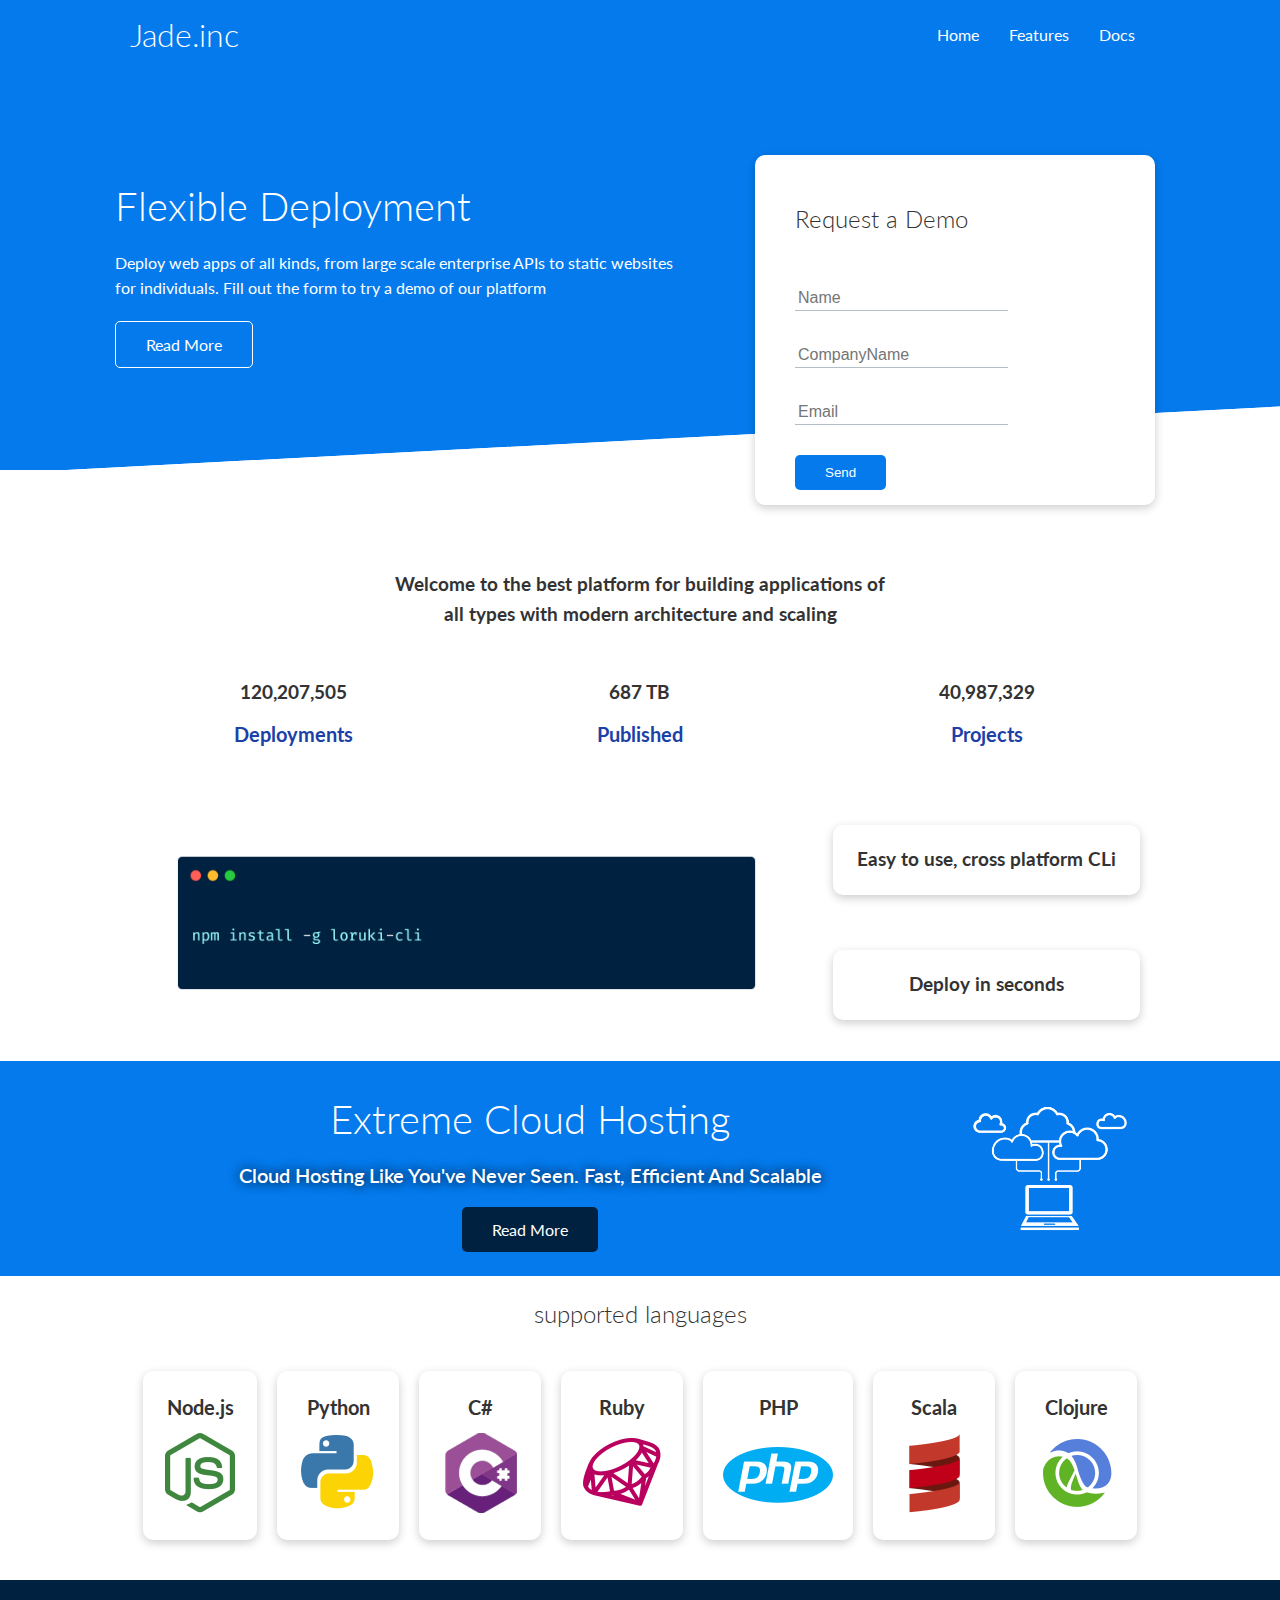
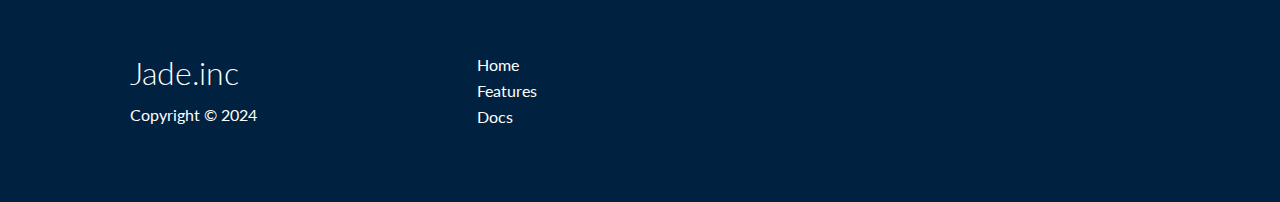
==== index.html @ 17784c77 "initial commit" ====
<!DOCTYPE html>
<html lang="en">
<head>
    <meta charset="UTF-8">
    <meta name="viewport" content="width=device-width, initial-scale=1.0">
    <link rel="stylesheet" href="https://cdnjs.cloudflare.com/ajax/libs/font-awesome/5.15.1/css/all.min.css" integrity="sha512-+4zCK9k+qNFUR5X+cKL9EIR+ZOhtIloNl9GIKS57V1MyNsYpYcUrUeQc9vNfzsWfV28IaLL3i96P9sdNyeRssA==" crossorigin="anonymous" />
    <title>Jade.inc| Cloud Hosting For Everyone</title>
    <link rel="stylesheet" href="./css/utilities.css">
    <link rel="stylesheet" href="./css/style.css">
</head>
<body>
    <!-- Navbar -->
    <div class="navbar">
        <div class="container flex">
            <h1 class="logo">Jade.inc</h1>
            <nav>
                <ul>
                    <li><a href="index.html">Home</a></li>
                    <li><a href="features.html">Features</a></li>
                    <li><a href="docs.html">Docs</a></li>
                </ul>
            </nav>
        </div>
    </div>
    <!-- showcase -->
    <section class="showcase">
        <div class="container grid">
            <div class="showcase-text">
                <h1>Flexible Deployment</h1>
                <p>Deploy web apps of all kinds, 
                   from large scale enterprise APIs to static websites
                   for individuals. Fill out the form to try a demo of our platform
                </p>
                <a href="feautures.html" class="btn btn-outline">Read More</a>
            </div>
            
            <div class="showcase-form card">
                <h2>Request a Demo</h2>
                <form name="contact" netlify-honeypot="bot-field" method="POST" data-netlify="true">
                    <input type="hidden" name="form-name" value="contact">
                    <p class="hidden">
                        <label>Don't fill this out if you're human: <input name="bot-field" /></label>
                      </p>
                    <div class="form-control">
                        <input type="text" name="Name" placeholder="Name" required>
                    </div>
                    <div class="form-control">
                        <input type="text" name="Company" placeholder="CompanyName" required>
                    </div>
                    <div class="form-control">
                        <input type="email" name="email" placeholder="Email" required>
                    </div>
                    <input type="submit" value="Send" class="btn btn-primary">
                </form>
            </div>
        </div>
    </section>
    <!-- stats -->
    <section class="stats">
        <div class="container">
            <h3 class="stats-heading text-center my-1">
                Welcome to the best platform for building applications of all <span>types with modern architecture and scaling</span>
            </h3>
            <div class="grid grid-3 text-center my-4">
                <div>
                    <i class="fas fa-server fa-3x"></i>
                    <h3>120,207,505</h3>
                    <p class="text-secondary">Deployments</p>
                </div>
                <div>
                    <i class="fas fa-upload fa-3x"></i>
                    <h3>687 TB</h3>
                    <p class="text-secondary">Published</p>
                </div>
                <div>
                    <i class="fas fa-project-diagram fa-3x"></i>
                    <h3>40,987,329</h3>
                    <p class="text-secondary">Projects</p>
                </div>
            </div>
        </div>
    </section>
    <!-- cli -->
    <section class="cli">
        <div class="container grid">
                <img src="./img/cli.png" alt="info">
                <div class="card text-center">
                    <h3>Easy to use, cross platform CLi</h3>
                </div>
                <div class="card text-center">
                    <h3>Deploy in seconds</h3>
                </div>
        </div>
    </section>
    <!-- cloud -->
    <section class="cloud bg-primary my-2 py-2">
        <div class="container grid">
            <div class="text-center">
                <h2 class="lg">Extreme Cloud Hosting</h2>
                <p class="lead my-1">Cloud Hosting like you've Never seen. Fast, Efficient and scalable</p>
                <a href="features.html" class="btn btn-dark">Read More</a>
            </div>
            <img src="./img/cloud.png" alt="cloud">
        </div>
    </section>
    <!-- languages -->
    <section class="languages">
        <h2 class="md text-center my-2">
            supported languages
        </h2>
        <div class="container flex">
            <div class="card">
                <h4>Node.js</h4>
                <img src="./logos/node.png" alt="pic of Node">
            </div>
            <div class="card">
                <h4>Python</h4>
                <img src="./logos/python.png" alt="pic of Node">
            </div>
            <div class="card">
                <h4>C#</h4>
                <img src="./logos/csharp.png" alt="pic of Node">
            </div>
            <div class="card">
                <h4>Ruby</h4>
                <img src="./logos/ruby.png" alt="pic of Node">
            </div>
            <div class="card">
                <h4>PHP</h4>
                <img src="./logos/php.png" alt="pic of Node">
            </div>
            <div class="card">
                <h4>Scala</h4>
                <img src="./logos/scala.png" alt="pic of Node">
            </div>
            <div class="card">
                <h4>Clojure</h4>
                <img src="./logos/clojure.png" alt="pic of Node">
            </div>
        </div>
    </section>
    <!-- footer -->
    <footer class="footer bg-dark py-5">
        <div class="container grid grid-3">
            <div>
                <h1>Jade.inc</h1>
                <p>Copyright &copy; 2024</p>
            </div>
            <nav>
                <ul>
                    <li><a href="index.html">Home</a></li>
                    <li><a href="features.html">Features</a></li>
                    <li><a href="docs.html">Docs</a></li>
                </ul>
            </nav>
            <div class="social">
                <a href="#"><i class="fab fa-github fa-2x"></i></a>
                <a href="#"><i class="fab fa-facebook fa-2x"></i></a>
                <a href="#"><i class="fab fa-instagram fa-2x"></i></a>
                <a href="#"><i class="fab fa-twitter fa-2x"></i></a>
            </div>
        </div>
    </footer>
</body>
</html>
---- css/utilities.css ----
.container {
  max-width: 1100px;
  margin: 0 auto;
  overflow: auto;
  padding: 0 40px;
}

.card {
  background-color: #fff;
  border-radius: 10px;
  color: #333;
  -webkit-box-shadow: 0 3px 10px rgba(0, 0, 0, 0.2);
          box-shadow: 0 3px 10px rgba(0, 0, 0, 0.2);
  padding: 20px;
  margin: 10px;
}

.btn {
  display: inline-block;
  padding: 10px 30px;
  cursor: pointer;
  background: #047aed;
  color: #fff;
  border: none;
  border-radius: 5px;
  -webkit-transition: all 0.7s;
  transition: all 0.7s;
}
.btn-outline {
  background-color: transparent;
  border: 1px solid #fff;
}
.btn:hover {
  -webkit-transform: scale(0.98);
          transform: scale(0.98);
}

.flex {
  display: -webkit-box;
  display: -ms-flexbox;
  display: flex;
  -webkit-box-pack: center;
      -ms-flex-pack: center;
          justify-content: center;
  -webkit-box-align: center;
      -ms-flex-align: center;
          align-items: center;
  height: 100%;
}

.grid {
  display: grid;
  grid-template-columns: repeat(2, 1fr);
  gap: 20px;
  -webkit-box-pack: center;
      -ms-flex-pack: center;
          justify-content: center;
  -webkit-box-align: center;
      -ms-flex-align: center;
          align-items: center;
  height: 100%;
}

.grid-3 {
  grid-template-columns: repeat(3, 1fr);
}

.text-center {
  text-align: center;
}

.bg-primary, .btn-primary {
  background-color: #047aed;
  color: #fff;
}
.bg-primary a, .btn-primary a {
  color: #fff;
}

.bg-secondary, .btn-secondary {
  background-color: #1c3fa8;
  color: #fff;
}
.bg-secondary a, .btn-secondary a {
  color: #fff;
}

.bg-dark, .btn-dark {
  background-color: #002240;
  color: #fff;
}
.bg-dark a, .btn-dark a {
  color: #fff;
}

.bg-light, .btn-light {
  background-color: #f4f4f4;
  color: #333;
}
.bg-light a, .btn-light a {
  color: #333;
}

/*Text colors*/
.text-primary {
  color: #047aed !important;
}

.text-secondary {
  color: #1c3fa8;
}

.text-dark {
  color: #002240;
}

.text-light {
  color: #f4f4f4;
}

span.change {
  display: block;
  -webkit-transform: translateX(20px);
          transform: translateX(20px);
}

p.lead {
  text-transform: capitalize;
  font-weight: 600;
  text-shadow: 0 0 12px #000000;
}

.alert {
  background-color: #f4f4f4;
  padding: 10px 20px;
  font-weight: bold;
  margin: 15px 0;
}

.alert i {
  margin-right: 10px;
}

.alert-success {
  background-color: #5cba5c;
  color: #fff;
}

.alert-error {
  background-color: #d9534f;
  color: #fff;
}

code, pre {
  background-color: #333;
  color: #fff;
  padding: 10px;
}

/*Text-sizes*/
.lead {
  font-size: 20px;
}

.sm {
  font-size: 1rem;
}

.md {
  font-size: 1.5rem;
}

.lg {
  font-size: 2.5rem;
}

.xl {
  font-size: 3rem;
}

/*Margin*/
.my-1 {
  margin: 1rem 0;
}

.my-2 {
  margin: 1.5rem 0;
}

.my-3 {
  margin: 2rem 0;
}

.my-4 {
  margin: 3rem 0;
}

.my-5 {
  margin: 4rem 0;
}

.m-1 {
  margin: 1rem;
}

.m-2 {
  margin: 1.5rem;
}

.m-3 {
  margin: 2rem;
}

.m-4 {
  margin: 3rem;
}

.m-5 {
  margin: 4rem;
}

/*padding*/
.py-1 {
  padding: 1rem 0;
}

.py-2 {
  padding: 1.5rem 0;
}

.py-3 {
  padding: 2rem 0;
}

.py-4 {
  padding: 3rem 0;
}

.py-5 {
  padding: 4rem 0;
}

.p-1 {
  padding: 1rem;
}

.p-2 {
  padding: 1.5rem;
}

.p-3 {
  padding: 2rem;
}

.p-4 {
  padding: 3rem;
}

.p-5 {
  padding: 4rem;
}
---- css/style.css ----
@import url("https://fonts.googleapis.com/css2?family=Courgette&family=Lato:ital,wght@1,300&display=swap");
* {
  -webkit-box-sizing: border-box;
          box-sizing: border-box;
  padding: 0;
  margin: 0;
}

body {
  font-family: "Courgette", cursive;
  font-family: "Lato", sans-serif;
  color: #333;
  line-height: 1.6;
}

ul {
  list-style-type: none;
}

a {
  text-decoration: none;
  color: #333;
}

h1, h2 {
  font-weight: 300;
  line-height: 1.2;
  margin: 10px 0;
}

p {
  margin: 10px 0;
}

img {
  width: 100%;
}

.hidden {
  visibility: hidden;
  height: 0;
}

/* Navbar */
.navbar {
  background-color: #047aed;
  color: #fff;
  height: 70px;
}
.navbar .flex {
  -webkit-box-pack: justify;
      -ms-flex-pack: justify;
          justify-content: space-between;
}
.navbar ul {
  display: -webkit-box;
  display: -ms-flexbox;
  display: flex;
}
.navbar a {
  color: #fff;
  padding: 10px;
  margin: 0 5px;
}
.navbar a:hover {
  border-bottom: 2px #fff solid;
}

/* showcase */
.showcase {
  height: 400px;
  background-color: #047aed;
  color: #fff;
  position: relative;
}
.showcase h1 {
  font-size: 40px;
}
.showcase p {
  margin: 20px 0;
}
.showcase .grid {
  grid-template-columns: 55% 45%;
  gap: 30px;
  overflow: visible;
}
.showcase .showcase-text {
  -webkit-animation: slideIn 2s ease forwards;
          animation: slideIn 2s ease forwards;
}
.showcase-form {
  position: relative;
  top: 60px;
  height: 350px;
  width: 400px;
  justify-self: flex-end;
  padding: 40px;
  z-index: 100;
  -webkit-animation: slideInR 2s ease forwards;
          animation: slideInR 2s ease forwards;
}
.showcase-form .form-control {
  margin: 30px 0;
}
.showcase-form input[type=text],
.showcase-form input[type=email] {
  border: 0;
  border-bottom: 1px solid #b4becb;
  font-size: 16px;
  padding: 3px;
}
.showcase-form input[type=text]:focus,
.showcase-form input[type=email]:focus {
  outline: none;
}
.showcase::before, .showcase::after {
  content: "";
  height: 100px;
  position: absolute;
  bottom: -70px;
  right: 0;
  left: 0;
  background-color: #fff;
  -webkit-transform: skewY(-3deg);
          transform: skewY(-3deg);
}

/*stats*/
.stats {
  padding-top: 100px;
  -webkit-animation: slideUp 2s ease forwards;
          animation: slideUp 2s ease forwards;
}
.stats .grid .h3 {
  font-size: 35px;
}
.stats .grid p {
  font-size: 20px;
  font-weight: bold;
}

.stats-heading {
  max-width: 500px;
  margin: auto;
}

/*cli*/
.cli .grid {
  grid-template-columns: repeat(3, 1fr);
  grid-template-rows: repeat(2, 1fr);
}
.cli .grid > *:first-child {
  grid-column: span 2;
  grid-row: span 2;
}

.cli .card {
  -webkit-transition: all 0.7s;
  transition: all 0.7s;
}
.cli .card:hover {
  -webkit-transform: translateY(-15px) scaleX(1.05);
          transform: translateY(-15px) scaleX(1.05);
}

/*cloud*/
.cloud .grid {
  grid-template-columns: 4fr 1fr;
}

.languages .flex {
  -ms-flex-wrap: wrap;
      flex-wrap: wrap;
}

.languages .card {
  text-align: center;
  margin: 18px 10px 40px;
  -webkit-transition: all 0.2s ease-in-out;
  transition: all 0.2s ease-in-out;
}
.languages .card h4 {
  font-size: 20px;
  margin-bottom: 10px;
}
.languages .card:hover {
  -webkit-transform: translateY(-15px);
          transform: translateY(-15px);
  -webkit-box-shadow: 0px 10px 10px #002240;
          box-shadow: 0px 10px 10px #002240;
}

/*Features*/
.features-head img, .docs-head img {
  width: 200px;
  justify-self: flex-end;
}

.features-sub-head img {
  width: 300px;
  justify-self: flex-end;
}

.features-main .card > i {
  margin: 0 10px;
}

.features-main .grid {
  padding: 30px;
}
.features-main .grid > *:first-child {
  grid-column: 1/-1;
}
.features-main .grid :nth-child(2) {
  grid-column: span 2;
}

/*Docs*/
.docs-main h3 {
  margin: 20px 0;
}
.docs-main .grid {
  grid-template-columns: 1fr 2fr;
  -webkit-box-align: start;
      -ms-flex-align: start;
          align-items: flex-start;
}
.docs-main nav li {
  font-size: 17px;
  padding-bottom: 5px;
  margin-bottom: 5px;
  border-bottom: 1px solid #ccc;
}
.docs-main a {
  -webkit-transition: all 0.4s;
  transition: all 0.4s;
}
.docs-main a:hover {
  font-weight: bold;
}

/* footer*/
.footer .social a {
  margin: 0 10px;
}
.footer .social a i {
  -webkit-transition: all 0.3s;
  transition: all 0.3s;
}
.footer .social a i:hover {
  -webkit-transform: rotate(20deg) translateY(-15px);
          transform: rotate(20deg) translateY(-15px);
}

/*Animations*/
@-webkit-keyframes slideIn {
  0% {
    -webkit-transform: translateX(-1200px);
            transform: translateX(-1200px);
  }
  100% {
    -webkit-transform: translateX(0);
            transform: translateX(0);
  }
}
@keyframes slideIn {
  0% {
    -webkit-transform: translateX(-1200px);
            transform: translateX(-1200px);
  }
  100% {
    -webkit-transform: translateX(0);
            transform: translateX(0);
  }
}
@-webkit-keyframes slideInR {
  0% {
    -webkit-transform: translateX(1200px);
            transform: translateX(1200px);
  }
  100% {
    -webkit-transform: translateX(0);
            transform: translateX(0);
  }
}
@keyframes slideInR {
  0% {
    -webkit-transform: translateX(1200px);
            transform: translateX(1200px);
  }
  100% {
    -webkit-transform: translateX(0);
            transform: translateX(0);
  }
}
@-webkit-keyframes slideInDown {
  0% {
    -webkit-transform: translateY(-100%);
            transform: translateY(-100%);
  }
  100% {
    -webkit-transform: translateY(0);
            transform: translateY(0);
  }
}
@keyframes slideInDown {
  0% {
    -webkit-transform: translateY(-100%);
            transform: translateY(-100%);
  }
  100% {
    -webkit-transform: translateY(0);
            transform: translateY(0);
  }
}
@-webkit-keyframes slideUp {
  0% {
    -webkit-transform: translateY(100%);
            transform: translateY(100%);
  }
  100% {
    -webkit-transform: translateY(0);
            transform: translateY(0);
  }
}
@keyframes slideUp {
  0% {
    -webkit-transform: translateY(100%);
            transform: translateY(100%);
  }
  100% {
    -webkit-transform: translateY(0);
            transform: translateY(0);
  }
}
/*media query for tablets and under*/
@media screen and (max-width: 908px) {
  .showcase-form {
    width: 300px;
    margin: auto;
  }
  .footer .grid {
    grid-template-columns: repeat(3, 1fr);
    margin: auto;
  }
  .footer .grid > *:nth-child(3) {
    text-align: center;
  }
}
@media screen and (max-width: 768px) {
  .grid,
  .showcase .grid,
  .stats .grid,
  .cli .grid,
  .cloud .grid,
  .features-main .grid,
  .docs-main .grid {
    grid-template-columns: 1fr;
    grid-template-rows: 1fr;
  }
  .showcase {
    height: auto;
  }
  .showcase-text {
    text-align: center;
    margin: 30px;
    -webkit-animation: slideInDown 2s ease forwards !important;
            animation: slideInDown 2s ease forwards !important;
  }
  .showcase-form {
    justify-self: center;
    width: 300px;
    margin: auto;
    -webkit-animation: slideUp 2s ease forwards;
            animation: slideUp 2s ease forwards;
  }
  .cli .grid > *:first-child {
    grid-column: 1;
    grid-row: 1;
  }
  .features-head,
  .features-head img,
  .features-sub-head img,
  .docs-head img,
  .docs-head {
    text-align: center;
    justify-self: center;
  }
  .features-main .grid > *:first-child,
  .features-main .grid > *:nth-child(2) {
    grid-column: 1;
  }
  .footer .grid {
    grid-template-columns: repeat(3, 1fr);
    margin: auto;
  }
}
/*media query for mobile*/
@media screen and (max-width: 500px) {
  body {
    overflow-x: hidden;
  }
  .navbar {
    height: 130px;
  }
  .navbar .flex {
    -webkit-box-orient: vertical;
    -webkit-box-direction: normal;
        -ms-flex-direction: column;
            flex-direction: column;
    margin: auto;
  }
  .navbar ul {
    padding: 10px;
    background-color: rgba(0, 0, 0, 0.1);
  }
  .navbar ul a {
    padding: 5px;
  }
  .footer .grid {
    grid-template-columns: 2fr 1fr;
    grid-template-rows: repeat(2, 1fr);
    gap: 20px;
    margin-left: 10px;
  }
  .footer .grid > *:nth-child(3) {
    grid-column: 1/-1;
    justify-self: center;
    padding-right: 20px;
  }
}
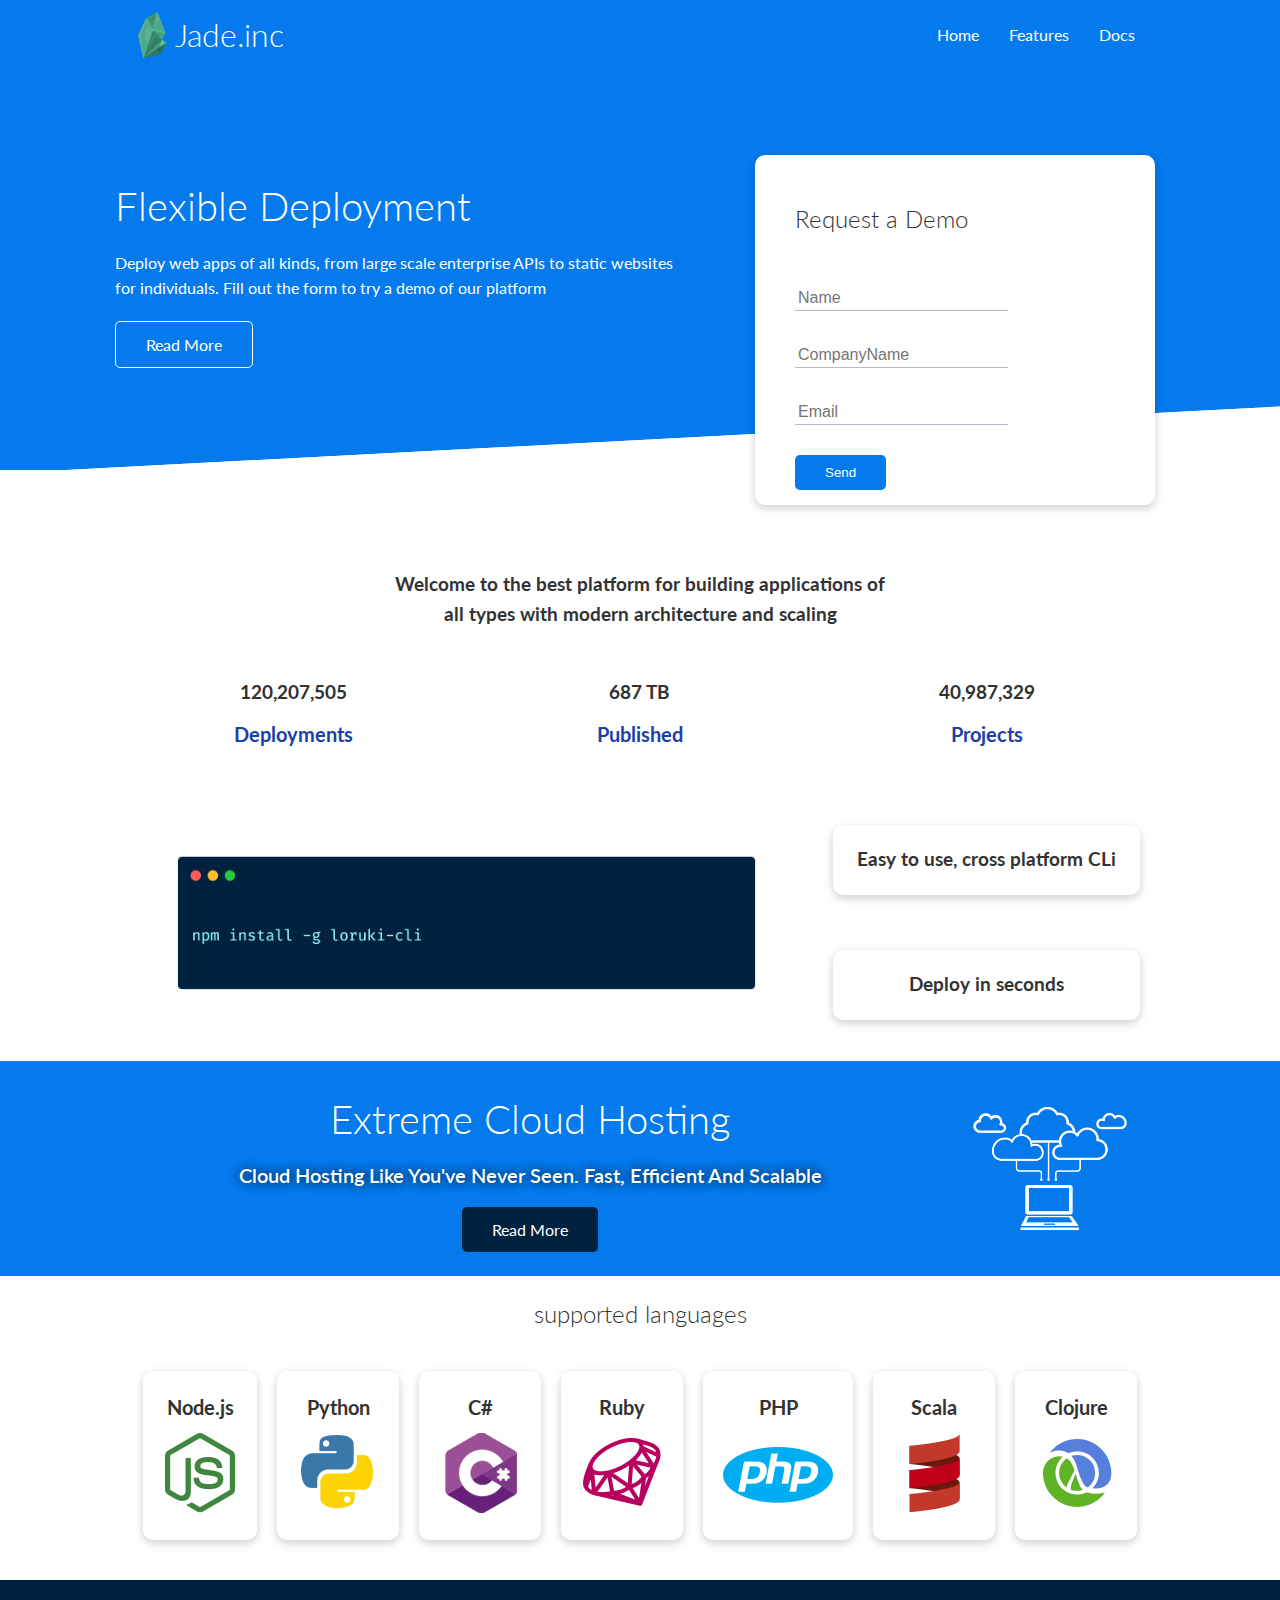
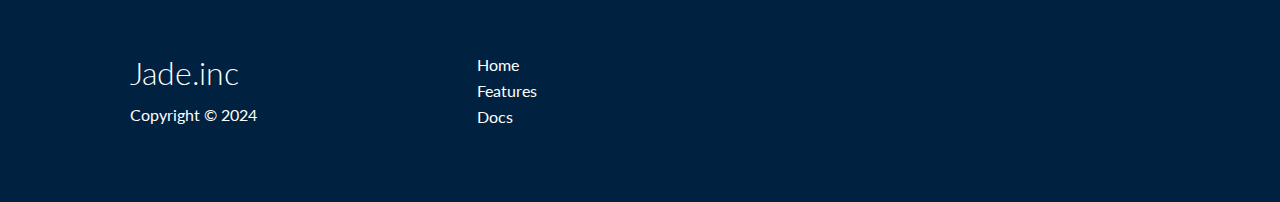
==== commit a390c83b: "second commit" ====
--- a/index.html
+++ b/index.html
@@ -3,6 +3,10 @@
 <head>
     <meta charset="UTF-8">
     <meta name="viewport" content="width=device-width, initial-scale=1.0">
+    <link rel="apple-touch-icon" sizes="180x180" href="./favicons/apple-touch-icon.png">
+    <link rel="icon" type="image/png" sizes="32x32" href="./favicons/favicon-32x32.png">
+    <link rel="icon" type="image/png" sizes="16x16" href="./favicons/favicon-16x16.png">
+    <link rel="manifest" href="./favicons/site.webmanifest">
     <link rel="stylesheet" href="https://cdnjs.cloudflare.com/ajax/libs/font-awesome/5.15.1/css/all.min.css" integrity="sha512-+4zCK9k+qNFUR5X+cKL9EIR+ZOhtIloNl9GIKS57V1MyNsYpYcUrUeQc9vNfzsWfV28IaLL3i96P9sdNyeRssA==" crossorigin="anonymous" />
     <title>Jade.inc| Cloud Hosting For Everyone</title>
     <link rel="stylesheet" href="./css/utilities.css">
@@ -12,7 +16,10 @@
     <!-- Navbar -->
     <div class="navbar">
         <div class="container flex">
-            <h1 class="logo">Jade.inc</h1>
+            <div class="icon">
+                <img src="./img/Jaded.png" alt="icon" class="head-icon">
+                <h1 class="logo">Jade.inc</h1>
+            </div>
             <nav>
                 <ul>
                     <li><a href="index.html">Home</a></li>
--- a/css/utilities.css
+++ b/css/utilities.css
@@ -157,6 +157,16 @@
   padding: 10px;
 }
 
+/*Favico*/
+.icon {
+  display: -webkit-box;
+  display: -ms-flexbox;
+  display: flex;
+}
+.icon .head-icon {
+  width: 45px;
+}
+
 /*Text-sizes*/
 .lead {
   font-size: 20px;
